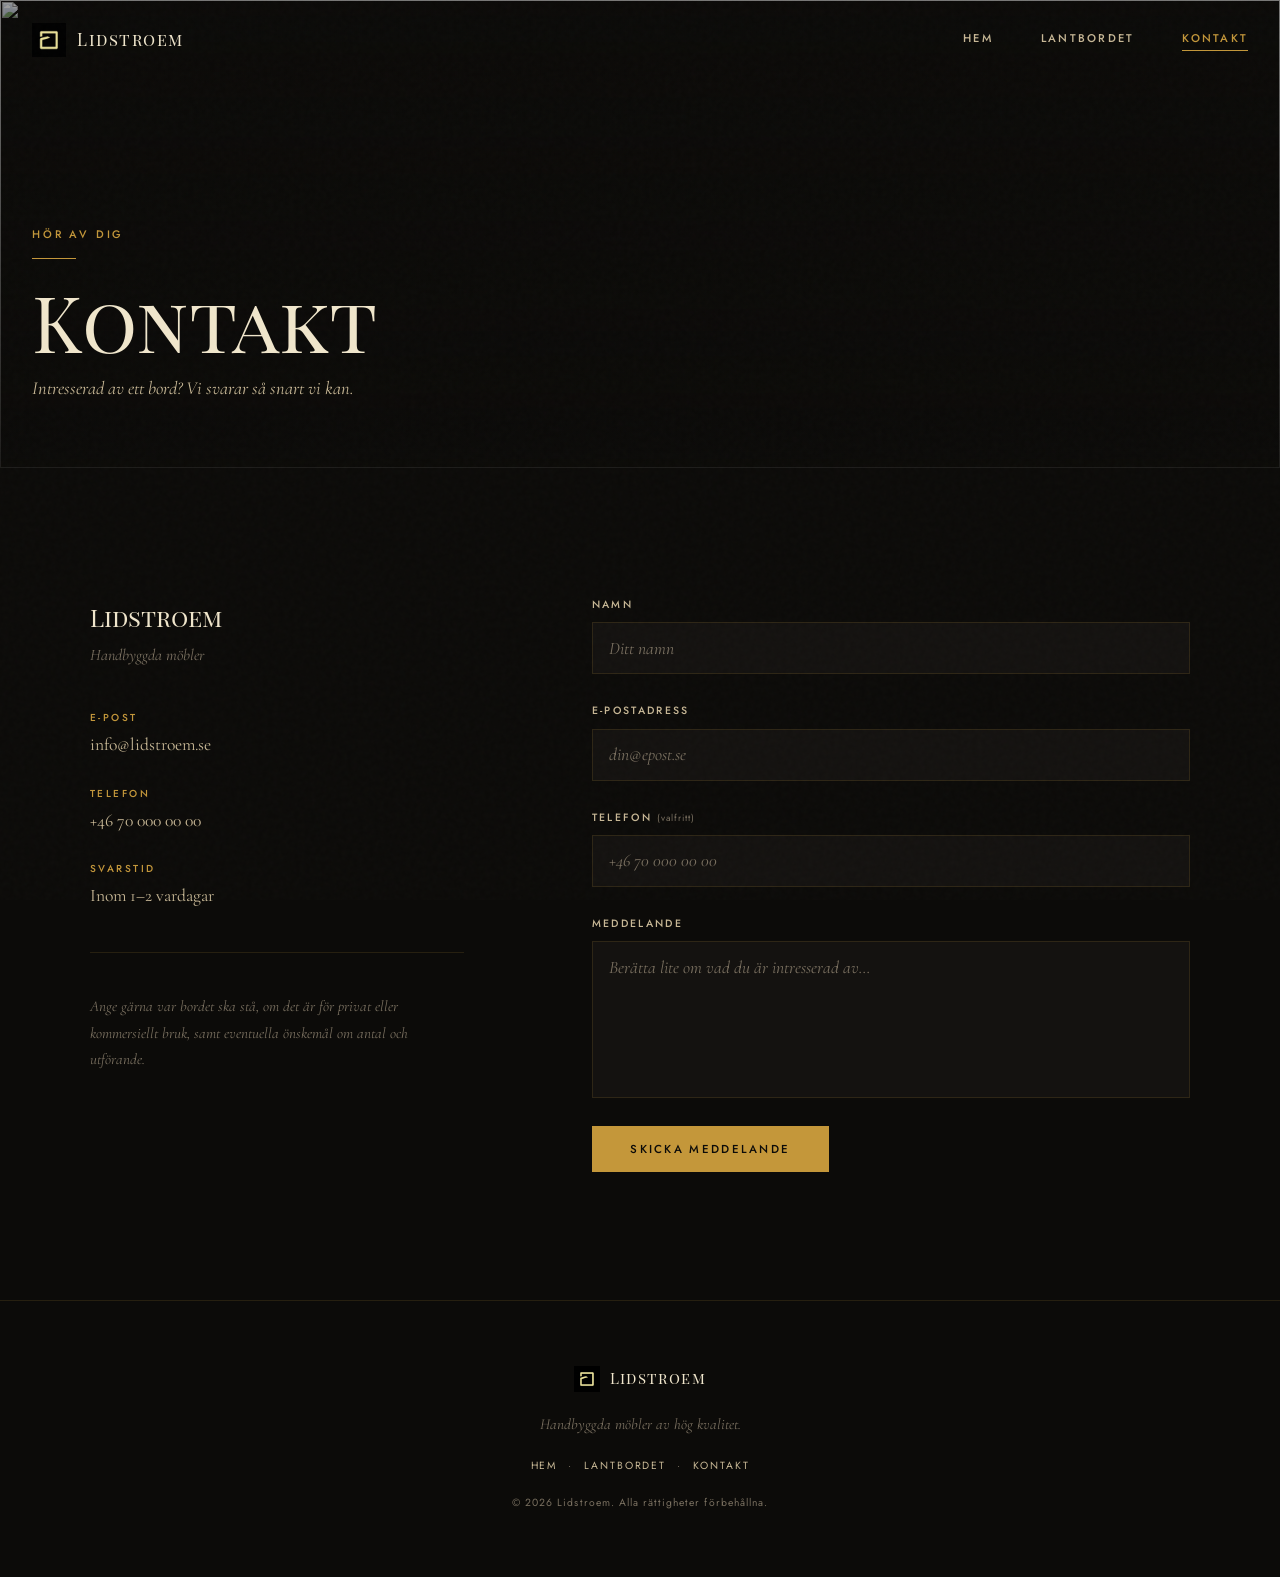
==== kontakt.html @ bd2ccc6d "first commit" ====
<!DOCTYPE html>
<html lang="sv">
<head>
  <meta charset="UTF-8" />
  <meta name="viewport" content="width=device-width, initial-scale=1.0" />
  <meta name="description" content="Kontakta Lidstroem — Fråga om pris, leverans och beställning av handbyggda bord." />
  <title>Kontakt — Lidstroem</title>
  <link rel="icon" href="images/logo.webp" />
  <link rel="stylesheet" href="assets/style.css" />
  <style>
    /* ── CONTACT SPECIFIC ── */

    .contact-body {
      padding: var(--section-pad) 2rem;
    }
    .contact-inner {
      max-width: 1100px;
      margin: 0 auto;
      display: grid;
      grid-template-columns: 1fr 1.6fr;
      gap: 8rem;
      align-items: start;
    }

    /* Info column */
    .contact-info__name {
      font-family: var(--font-display);
      font-size: 1.5rem;
      font-weight: 400;
      color: var(--cream);
      margin-bottom: 0.2rem;
    }
    .contact-info__sub {
      font-style: italic;
      font-size: 1rem;
      color: var(--text-muted);
      margin-bottom: 2.5rem;
    }
    .contact-details {
      display: flex;
      flex-direction: column;
      gap: 1.5rem;
    }
    .contact-detail { display: flex; flex-direction: column; gap: 0.2rem; }
    .detail-label {
      font-family: var(--font-ui);
      font-size: 0.63rem;
      font-weight: 500;
      letter-spacing: 0.24em;
      text-transform: uppercase;
      color: var(--gold);
    }
    .detail-value {
      font-family: var(--font-body);
      font-size: 1.1rem;
      color: var(--cream-dim);
      transition: color 0.3s;
    }
    a.detail-value:hover { color: var(--cream); }
    .contact-divider {
      width: 100%;
      height: 1px;
      background: var(--border);
      margin: 2.5rem 0;
    }
    .contact-note {
      font-size: 0.95rem;
      line-height: 1.75;
      color: var(--text-muted);
      font-style: italic;
    }

    /* Form */
    .contact-form {
      display: flex;
      flex-direction: column;
      gap: 1.75rem;
    }
    .form-group { display: flex; flex-direction: column; gap: 0.5rem; }
    .form-group label {
      font-family: var(--font-ui);
      font-size: 0.66rem;
      font-weight: 500;
      letter-spacing: 0.22em;
      text-transform: uppercase;
      color: var(--cream-dim);
    }
    .opt {
      font-family: var(--font-ui);
      font-size: 0.58rem;
      letter-spacing: 0.1em;
      color: var(--text-muted);
      font-weight: 400;
      text-transform: none;
    }
    .form-group input,
    .form-group textarea {
      background: var(--bg-card);
      border: 1px solid var(--border);
      border-radius: 0;
      color: var(--cream);
      font-family: var(--font-body);
      font-size: 1.1rem;
      padding: 0.9rem 1rem;
      outline: none;
      width: 100%;
      resize: none;
      transition: border-color 0.3s, background 0.3s;
    }
    .form-group input::placeholder,
    .form-group textarea::placeholder {
      color: var(--text-muted);
      font-style: italic;
    }
    .form-group input:focus,
    .form-group textarea:focus {
      border-color: var(--gold);
      background: rgba(20,18,16,.8);
    }
    .form-group.has-error input,
    .form-group.has-error textarea {
      border-color: #c47a3a;
    }
    .form-error-msg {
      font-family: var(--font-ui);
      font-size: 0.66rem;
      letter-spacing: 0.1em;
      color: #c47a3a;
      display: none;
    }
    .form-group.has-error .form-error-msg { display: block; }

    .form-status {
      display: none;
      align-items: center;
      gap: 0.75rem;
      padding: 1rem 1.25rem;
      font-family: var(--font-ui);
      font-size: 0.76rem;
      letter-spacing: 0.07em;
    }
    .form-status.visible { display: flex; }
    .status-ok {
      background: rgba(58,196,100,.08);
      border: 1px solid rgba(58,196,100,.25);
      color: #7acf95;
    }
    .status-err {
      background: rgba(196,122,58,.08);
      border: 1px solid rgba(196,122,58,.25);
      color: #c47a3a;
    }
    .btn-submit {
      align-self: flex-start;
      transition: opacity 0.3s, background 0.3s, transform 0.3s;
    }
    .btn-submit:disabled {
      opacity: 0.5;
      cursor: not-allowed;
      transform: none !important;
    }

    @media (max-width: 900px) {
      .contact-inner { grid-template-columns: 1fr; gap: 4rem; }
    }
  </style>
</head>
<body>

<!-- ══ NAVBAR ══ -->
<header class="navbar">
  <div class="navbar__inner">
    <a href="index.html" class="navbar__logo">
      <img src="images/logo.webp" alt="Lidstroem" />
      <span class="navbar__brand">Lidstroem</span>
    </a>
    <nav class="navbar__nav">
      <a href="index.html">Hem</a>
      <a href="lantbord.html">Lantbordet</a>
      <a href="kontakt.html">Kontakt</a>
    </nav>
    <button class="navbar__burger" aria-label="Meny">
      <span></span><span></span><span></span>
    </button>
  </div>
  <nav class="navbar__mobile">
    <a href="index.html">Hem</a>
    <a href="lantbord.html">Lantbordet</a>
    <a href="kontakt.html">Kontakt</a>
  </nav>
</header>

<!-- ══ PAGE HEADER ══ -->
<div class="page-header">
  <div class="page-header__bg">
    <img src="images/kontakt.jpg" alt="" />
    <div class="page-header__overlay"></div>
  </div>
  <div class="page-header__content">
    <span class="label reveal">Hör av dig</span>
    <div class="gold-line reveal reveal-d1"></div>
    <h1 class="page-header__title reveal reveal-d1">Kontakt</h1>
    <p class="page-header__sub reveal reveal-d2">Intresserad av ett bord? Vi svarar så snart vi kan.</p>
  </div>
</div>

<!-- ══ KONTAKT BODY ══ -->
<div class="contact-body">
  <div class="contact-inner">

    <!-- INFO -->
    <div class="contact-info reveal">
      <h2 class="contact-info__name">Lidstroem</h2>
      <p class="contact-info__sub">Handbyggda möbler</p>
      <div class="contact-details">
        <div class="contact-detail reveal reveal-d1">
          <span class="detail-label">E-post</span>
          <a href="mailto:info@lidstroem.se" class="detail-value">info@lidstroem.se</a>
        </div>
        <div class="contact-detail reveal reveal-d2">
          <span class="detail-label">Telefon</span>
          <a href="tel:+46700000000" class="detail-value">+46 70 000 00 00</a>
        </div>
        <div class="contact-detail reveal reveal-d3">
          <span class="detail-label">Svarstid</span>
          <span class="detail-value">Inom 1–2 vardagar</span>
        </div>
      </div>
      <div class="contact-divider"></div>
      <p class="contact-note">
        Ange gärna var bordet ska stå, om det är för privat eller kommersiellt bruk,
        samt eventuella önskemål om antal och utförande.
      </p>
    </div>

    <!-- FORM -->
    <div class="reveal reveal-d1">
      <form class="contact-form" id="contact-form" novalidate>

        <div class="form-group" id="grp-name">
          <label for="name">Namn</label>
          <input type="text" id="name" name="name" placeholder="Ditt namn" autocomplete="name" />
          <span class="form-error-msg">Ange ditt namn.</span>
        </div>

        <div class="form-group" id="grp-email">
          <label for="email">E-postadress</label>
          <input type="email" id="email" name="email" placeholder="din@epost.se" autocomplete="email" />
          <span class="form-error-msg">Ange en giltig e-postadress.</span>
        </div>

        <div class="form-group" id="grp-phone">
          <label for="phone">Telefon <span class="opt">(valfritt)</span></label>
          <input type="tel" id="phone" name="phone" placeholder="+46 70 000 00 00" autocomplete="tel" />
        </div>

        <div class="form-group" id="grp-message">
          <label for="message">Meddelande</label>
          <textarea id="message" name="message" rows="6" placeholder="Berätta lite om vad du är intresserad av..."></textarea>
          <span class="form-error-msg">Meddelandet måste vara minst 10 tecken.</span>
        </div>

        <div class="form-status status-ok" id="status-ok">
          <svg width="18" height="18" viewBox="0 0 20 20" fill="none">
            <circle cx="10" cy="10" r="9" stroke="currentColor" stroke-width="1.2"/>
            <path d="M6 10l3 3 5-6" stroke="currentColor" stroke-width="1.4" stroke-linecap="round" stroke-linejoin="round"/>
          </svg>
          Tack! Ditt meddelande är skickat. Vi återkommer snart.
        </div>
        <div class="form-status status-err" id="status-err">
          <svg width="18" height="18" viewBox="0 0 20 20" fill="none">
            <circle cx="10" cy="10" r="9" stroke="currentColor" stroke-width="1.2"/>
            <path d="M10 6v4M10 13v1" stroke="currentColor" stroke-width="1.4" stroke-linecap="round"/>
          </svg>
          Något gick fel. Skicka direkt till <strong>info@lidstroem.se</strong>
        </div>

        <button type="submit" class="btn btn-gold btn-submit" id="submit-btn">
          Skicka meddelande
        </button>
      </form>
    </div>

  </div>
</div>

<!-- ══ FOOTER ══ -->
<footer>
  <div class="footer__inner">
    <div class="footer__logo">
      <img src="images/logo.webp" alt="Lidstroem" />
      <span>Lidstroem</span>
    </div>
    <p class="footer__tagline">Handbyggda möbler av hög kvalitet.</p>
    <nav class="footer__nav">
      <a href="index.html">Hem</a>
      <span class="sep">·</span>
      <a href="lantbord.html">Lantbordet</a>
      <span class="sep">·</span>
      <a href="kontakt.html">Kontakt</a>
    </nav>
    <p class="footer__copy">&copy; <span id="yr"></span> Lidstroem. Alla rättigheter förbehållna.</p>
  </div>
</footer>

<script src="assets/script.js"></script>
<script>
  document.getElementById('yr').textContent = new Date().getFullYear();

  /* ── FORMSPREE ──────────────────────────────────────────────
     Registrera på formspree.io och ersätt YOUR_FORM_ID nedan.
     Exempel: https://formspree.io/f/xpznwrqb
  ─────────────────────────────────────────────────────────── */
  const FORMSPREE_URL = 'https://formspree.io/f/YOUR_FORM_ID';

  const form    = document.getElementById('contact-form');
  const nameEl  = document.getElementById('name');
  const emailEl = document.getElementById('email');
  const msgEl   = document.getElementById('message');
  const btn     = document.getElementById('submit-btn');
  const okBox   = document.getElementById('status-ok');
  const errBox  = document.getElementById('status-err');

  function setError(groupId, show) {
    document.getElementById(groupId).classList.toggle('has-error', show);
  }

  function validate() {
    const re = /^[^\s@]+@[^\s@]+\.[^\s@]+$/;
    const nameOk  = nameEl.value.trim().length > 0;
    const emailOk = re.test(emailEl.value.trim());
    const msgOk   = msgEl.value.trim().length >= 10;
    setError('grp-name',    !nameOk);
    setError('grp-email',   !emailOk);
    setError('grp-message', !msgOk);
    return nameOk && emailOk && msgOk;
  }

  [nameEl, emailEl, msgEl].forEach(el => {
    el.addEventListener('blur', () => validate());
  });

  form.addEventListener('submit', async (e) => {
    e.preventDefault();
    if (!validate()) return;

    btn.disabled = true;
    btn.textContent = 'Skickar...';
    okBox.classList.remove('visible');
    errBox.classList.remove('visible');

    try {
      const res = await fetch(FORMSPREE_URL, {
        method: 'POST',
        headers: { 'Accept': 'application/json', 'Content-Type': 'application/json' },
        body: JSON.stringify({
          name:    nameEl.value,
          email:   emailEl.value,
          phone:   document.getElementById('phone').value,
          message: msgEl.value,
        }),
      });
      if (res.ok) {
        okBox.classList.add('visible');
        form.reset();
      } else {
        errBox.classList.add('visible');
      }
    } catch {
      errBox.classList.add('visible');
    }

    btn.disabled = false;
    btn.textContent = 'Skicka meddelande';
  });
</script>
</body>
</html>
---- assets/style.css ----
/* =========================================
   LIDSTROEM — Global CSS
   ========================================= */

@import url('https://fonts.googleapis.com/css2?family=Cormorant+Garamond:ital,wght@0,300;0,400;0,500;0,600;1,300;1,400&family=Playfair+Display+SC:wght@400;700&family=Jost:wght@300;400;500&display=swap');

:root {
  --bg:           #0c0b09;
  --bg-card:      #141210;
  --bg-section:   #111009;
  --cream:        #f0e6cc;
  --cream-dim:    #c8b896;
  --gold:         #c4973a;
  --gold-light:   #d4ab55;
  --text:         #e8dcc8;
  --text-muted:   #7a7060;
  --border:       rgba(196, 151, 58, 0.15);
  --border-hover: rgba(196, 151, 58, 0.4);

  --font-display: 'Playfair Display SC', serif;
  --font-body:    'Cormorant Garamond', serif;
  --font-ui:      'Jost', sans-serif;

  --nav-height:   80px;
  --section-pad:  clamp(80px, 10vw, 140px);
  --ease-out:     cubic-bezier(0.16, 1, 0.3, 1);
}

*, *::before, *::after { box-sizing: border-box; margin: 0; padding: 0; }

html { scroll-behavior: smooth; }

body {
  background: var(--bg);
  color: var(--text);
  font-family: var(--font-body);
  font-size: 1.15rem;
  line-height: 1.75;
  -webkit-font-smoothing: antialiased;
  overflow-x: hidden;
}

img { display: block; max-width: 100%; }
a   { color: inherit; text-decoration: none; }

/* Subtle noise grain */
body::after {
  content: '';
  position: fixed;
  inset: 0;
  background-image: url("data:image/svg+xml,%3Csvg viewBox='0 0 200 200' xmlns='http://www.w3.org/2000/svg'%3E%3Cfilter id='n'%3E%3CfeTurbulence type='fractalNoise' baseFrequency='0.85' numOctaves='4' stitchTiles='stitch'/%3E%3C/filter%3E%3Crect width='100%25' height='100%25' filter='url(%23n)'/%3E%3C/svg%3E");
  opacity: 0.022;
  pointer-events: none;
  z-index: 9999;
}

/* ── SCROLL REVEAL ── */
.reveal {
  opacity: 0;
  transform: translateY(28px);
  transition: opacity 0.85s var(--ease-out), transform 0.85s var(--ease-out);
}
.reveal.visible { opacity: 1; transform: none; }
.reveal-d1 { transition-delay: 0.1s; }
.reveal-d2 { transition-delay: 0.22s; }
.reveal-d3 { transition-delay: 0.34s; }
.reveal-d4 { transition-delay: 0.48s; }

/* ── TYPOGRAPHY HELPERS ── */
.label {
  font-family: var(--font-ui);
  font-size: 0.68rem;
  font-weight: 500;
  letter-spacing: 0.26em;
  text-transform: uppercase;
  color: var(--gold);
  display: block;
  margin-bottom: 0.85rem;
}

.gold-line {
  width: 44px;
  height: 1px;
  background: var(--gold);
  margin-bottom: 1.5rem;
}

/* ── BUTTONS ── */
.btn {
  display: inline-block;
  font-family: var(--font-ui);
  font-size: 0.72rem;
  font-weight: 500;
  letter-spacing: 0.2em;
  text-transform: uppercase;
  padding: 0.95rem 2.4rem;
  transition: background 0.3s, color 0.3s, border-color 0.3s, transform 0.3s;
  cursor: pointer;
  border: none;
}
.btn-gold {
  background: var(--gold);
  color: var(--bg);
}
.btn-gold:hover {
  background: var(--gold-light);
  transform: translateY(-2px);
}
.btn-outline {
  border: 1px solid var(--border-hover);
  color: var(--cream);
  background: transparent;
}
.btn-outline:hover {
  border-color: var(--gold);
  color: var(--gold);
}

/* ── NAVBAR ── */
.navbar {
  position: fixed;
  top: 0; left: 0; right: 0;
  z-index: 100;
  border-bottom: 1px solid transparent;
  transition: background 0.5s, border-color 0.5s, backdrop-filter 0.5s;
}
.navbar.scrolled {
  background: rgba(12,11,9,0.92);
  backdrop-filter: blur(18px);
  -webkit-backdrop-filter: blur(18px);
  border-bottom-color: var(--border);
}
.navbar__inner {
  max-width: 1280px;
  margin: 0 auto;
  padding: 0 2rem;
  height: var(--nav-height);
  display: flex;
  align-items: center;
  justify-content: space-between;
}
.navbar__logo {
  display: flex;
  align-items: center;
  gap: 0.7rem;
}
.navbar__logo img {
  width: 34px;
  height: 34px;
  object-fit: contain;
}
.navbar__brand {
  font-family: var(--font-display);
  font-size: 1.05rem;
  letter-spacing: 0.09em;
  color: var(--cream);
}
.navbar__nav {
  display: flex;
  gap: 3rem;
  align-items: center;
}
.navbar__nav a {
  font-family: var(--font-ui);
  font-size: 0.7rem;
  font-weight: 500;
  letter-spacing: 0.2em;
  text-transform: uppercase;
  color: var(--cream-dim);
  position: relative;
  padding-bottom: 3px;
  transition: color 0.3s;
}
.navbar__nav a::after {
  content: '';
  position: absolute;
  bottom: 0; left: 0;
  width: 0; height: 1px;
  background: var(--gold);
  transition: width 0.3s;
}
.navbar__nav a:hover,
.navbar__nav a.active {
  color: var(--gold);
}
.navbar__nav a:hover::after,
.navbar__nav a.active::after {
  width: 100%;
}

/* Burger */
.navbar__burger {
  display: none;
  flex-direction: column;
  gap: 5px;
  background: none;
  border: none;
  cursor: pointer;
  padding: 4px;
}
.navbar__burger span {
  display: block;
  width: 24px; height: 1px;
  background: var(--cream);
  transition: transform 0.3s, opacity 0.3s;
  transform-origin: center;
}
.navbar__burger.open span:nth-child(1) { transform: translateY(6px) rotate(45deg); }
.navbar__burger.open span:nth-child(2) { opacity: 0; }
.navbar__burger.open span:nth-child(3) { transform: translateY(-6px) rotate(-45deg); }

.navbar__mobile {
  display: none;
  flex-direction: column;
  gap: 1.5rem;
  padding: 0 2rem;
  max-height: 0;
  overflow: hidden;
  opacity: 0;
  background: rgba(12,11,9,0.97);
  border-top: 1px solid var(--border);
  transition: max-height 0.4s var(--ease-out), opacity 0.3s, padding 0.3s;
}
.navbar__mobile.open {
  max-height: 260px;
  opacity: 1;
  padding: 1.5rem 2rem 2rem;
}
.navbar__mobile a {
  font-family: var(--font-ui);
  font-size: 0.78rem;
  letter-spacing: 0.22em;
  text-transform: uppercase;
  color: var(--cream-dim);
}
.navbar__mobile a.active { color: var(--gold); }

@media (max-width: 768px) {
  .navbar__nav    { display: none; }
  .navbar__burger { display: flex; }
  .navbar__mobile { display: flex; }
}

/* ── FOOTER ── */
footer {
  border-top: 1px solid var(--border);
  padding: 4rem 2rem;
  text-align: center;
}
.footer__inner {
  max-width: 460px;
  margin: 0 auto;
  display: flex;
  flex-direction: column;
  align-items: center;
  gap: 1.2rem;
}
.footer__logo {
  display: flex;
  align-items: center;
  gap: 0.6rem;
}
.footer__logo img {
  width: 26px; height: 26px;
  object-fit: contain;
}
.footer__logo span {
  font-family: var(--font-display);
  font-size: 0.95rem;
  letter-spacing: 0.09em;
  color: var(--cream);
}
.footer__tagline {
  font-style: italic;
  font-size: 0.95rem;
  color: var(--text-muted);
}
.footer__nav {
  display: flex;
  gap: 0.7rem;
  align-items: center;
  font-family: var(--font-ui);
  font-size: 0.65rem;
  letter-spacing: 0.18em;
  text-transform: uppercase;
}
.footer__nav a { color: var(--cream-dim); transition: color 0.3s; }
.footer__nav a:hover { color: var(--gold); }
.footer__nav .sep { color: var(--text-muted); }
.footer__copy {
  font-family: var(--font-ui);
  font-size: 0.65rem;
  color: var(--text-muted);
  letter-spacing: 0.1em;
}

/* ── HERO SHARED ── */
.hero {
  position: relative;
  height: 100svh;
  min-height: 600px;
  display: flex;
  align-items: center;
  justify-content: center;
  overflow: hidden;
}
.hero__bg {
  position: absolute;
  inset: 0;
}
.hero__bg img {
  width: 100%; height: 100%;
  object-fit: cover;
  animation: heroZoom 14s ease-out forwards;
}
@keyframes heroZoom {
  from { transform: scale(1.05); }
  to   { transform: scale(1); }
}
.hero__overlay {
  position: absolute;
  inset: 0;
  background: linear-gradient(to bottom,
    rgba(12,11,9,.35) 0%,
    rgba(12,11,9,.52) 50%,
    rgba(12,11,9,.88) 100%);
}
.hero__content {
  position: relative;
  z-index: 2;
  text-align: center;
  padding: 0 1.5rem;
  max-width: 860px;
}
.hero__title {
  font-family: var(--font-display);
  font-size: clamp(3rem, 9vw, 7.5rem);
  font-weight: 400;
  color: var(--cream);
  line-height: 1.05;
  letter-spacing: 0.02em;
  margin-bottom: 1.4rem;
}
.hero__sub {
  font-family: var(--font-body);
  font-size: clamp(1.1rem, 2vw, 1.4rem);
  font-weight: 300;
  font-style: italic;
  color: var(--cream-dim);
  margin-bottom: 2.5rem;
}
.hero__cta {
  display: flex;
  gap: 1rem;
  justify-content: center;
  flex-wrap: wrap;
}
.hero__scroll {
  position: absolute;
  bottom: 2.5rem;
  left: 50%;
  transform: translateX(-50%);
  z-index: 2;
}
.hero__scroll span {
  display: block;
  width: 1px; height: 58px;
  background: linear-gradient(to bottom, transparent, var(--gold));
  animation: scrollLine 2s ease-in-out infinite;
}
@keyframes scrollLine {
  0%   { transform: scaleY(0); transform-origin: top; opacity: 0; }
  50%  { transform: scaleY(1); transform-origin: top; opacity: 1; }
  100% { transform: scaleY(0); transform-origin: bottom; opacity: 0; }
}

/* ── PAGE HEADER (inner pages) ── */
.page-header {
  position: relative;
  height: 52vh;
  min-height: 360px;
  display: flex;
  align-items: flex-end;
  overflow: hidden;
}
.page-header__bg {
  position: absolute;
  inset: 0;
}
.page-header__bg img {
  width: 100%; height: 100%;
  object-fit: cover;
  object-position: center 30%;
  filter: saturate(0.5);
  animation: heroZoom 14s ease-out forwards;
}
.page-header__overlay {
  position: absolute;
  inset: 0;
  background: linear-gradient(to bottom,
    rgba(12,11,9,.4) 0%,
    rgba(12,11,9,.9) 100%);
}
.page-header__content {
  position: relative;
  z-index: 1;
  padding: 0 2rem 4rem;
  max-width: 1280px;
  width: 100%;
  margin: 0 auto;
}
.page-header__title {
  font-family: var(--font-display);
  font-size: clamp(2.5rem, 6vw, 5rem);
  font-weight: 400;
  color: var(--cream);
  line-height: 1;
  margin-bottom: 0.75rem;
}
.page-header__sub {
  font-style: italic;
  color: var(--cream-dim);
  font-size: 1.15rem;
}

/* ── CTA BANNER ── */
.cta-banner {
  position: relative;
  overflow: hidden;
}
.cta-banner__bg {
  position: absolute;
  inset: 0;
}
.cta-banner__bg img {
  width: 100%; height: 100%;
  object-fit: cover;
  filter: saturate(0.4) brightness(0.7);
}
.cta-banner__overlay {
  position: absolute;
  inset: 0;
  background: linear-gradient(to right,
    rgba(12,11,9,.94) 0%,
    rgba(12,11,9,.7) 60%,
    rgba(12,11,9,.3) 100%);
}
.cta-banner__inner {
  position: relative;
  z-index: 1;
  max-width: 1280px;
  margin: 0 auto;
  padding: var(--section-pad) 2rem;
}
.cta-banner__content { max-width: 520px; }
.cta-banner__title {
  font-family: var(--font-display);
  font-size: clamp(2rem, 4vw, 3rem);
  font-weight: 400;
  color: var(--cream);
  margin-bottom: 0.85rem;
}
.cta-banner__body {
  font-size: 1.1rem;
  font-style: italic;
  color: var(--cream-dim);
  margin-bottom: 2rem;
}
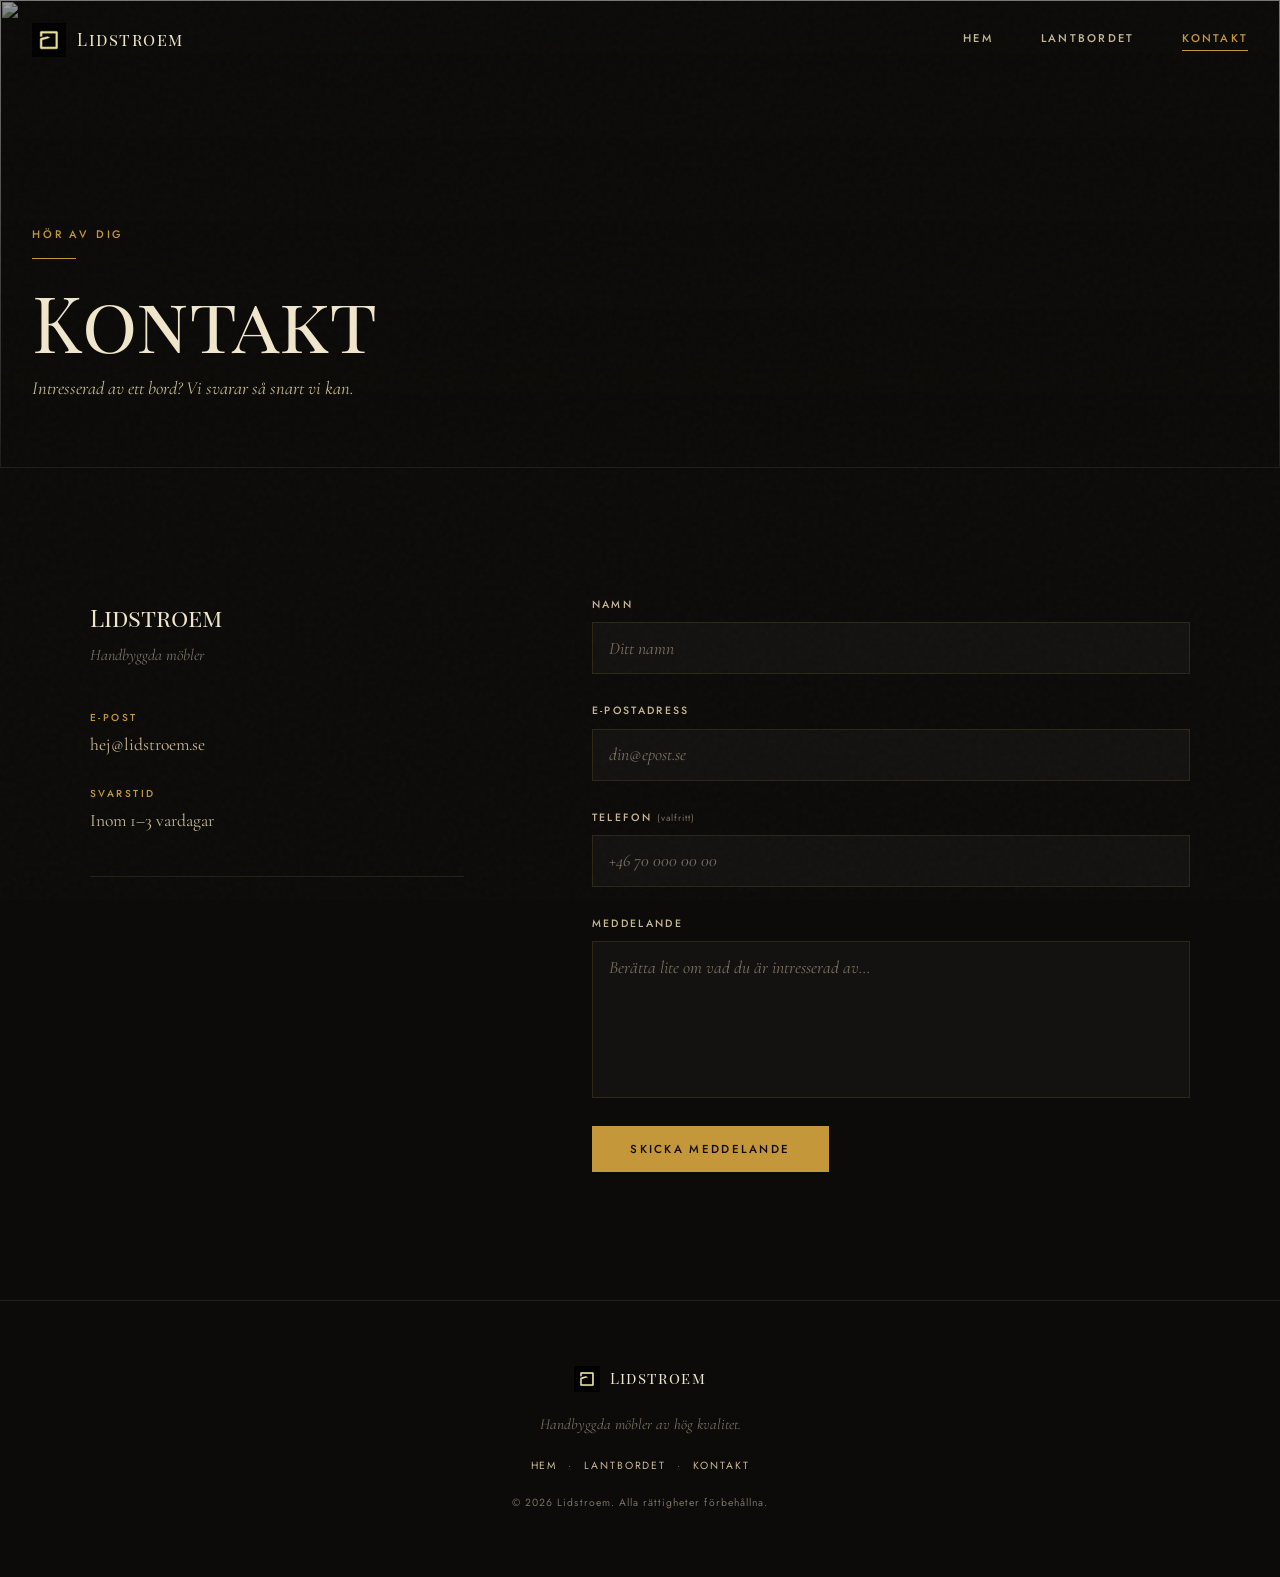
==== commit 65807779: "adjustet images. commented lantbordet. implemented formspree Co-authored-by: Copilot <copilot@github" ====
--- a/kontakt.html
+++ b/kontakt.html
@@ -215,22 +215,19 @@
       <div class="contact-details">
         <div class="contact-detail reveal reveal-d1">
           <span class="detail-label">E-post</span>
-          <a href="mailto:info@lidstroem.se" class="detail-value">info@lidstroem.se</a>
-        </div>
-        <div class="contact-detail reveal reveal-d2">
+          <a href="mailto:hej@lidstroem.se" class="detail-value">hej@lidstroem.se</a>
+        </div>
+        <!-- <div class="contact-detail reveal reveal-d2">
           <span class="detail-label">Telefon</span>
           <a href="tel:+46700000000" class="detail-value">+46 70 000 00 00</a>
-        </div>
+        </div> -->
         <div class="contact-detail reveal reveal-d3">
           <span class="detail-label">Svarstid</span>
-          <span class="detail-value">Inom 1–2 vardagar</span>
+          <span class="detail-value">Inom 1–3 vardagar</span>
         </div>
       </div>
       <div class="contact-divider"></div>
-      <p class="contact-note">
-        Ange gärna var bordet ska stå, om det är för privat eller kommersiellt bruk,
-        samt eventuella önskemål om antal och utförande.
-      </p>
+      
     </div>
 
     <!-- FORM -->
@@ -311,7 +308,7 @@
      Registrera på formspree.io och ersätt YOUR_FORM_ID nedan.
      Exempel: https://formspree.io/f/xpznwrqb
   ─────────────────────────────────────────────────────────── */
-  const FORMSPREE_URL = 'https://formspree.io/f/YOUR_FORM_ID';
+  const FORMSPREE_URL = 'https://formspree.io/f/mgodapkj';
 
   const form    = document.getElementById('contact-form');
   const nameEl  = document.getElementById('name');
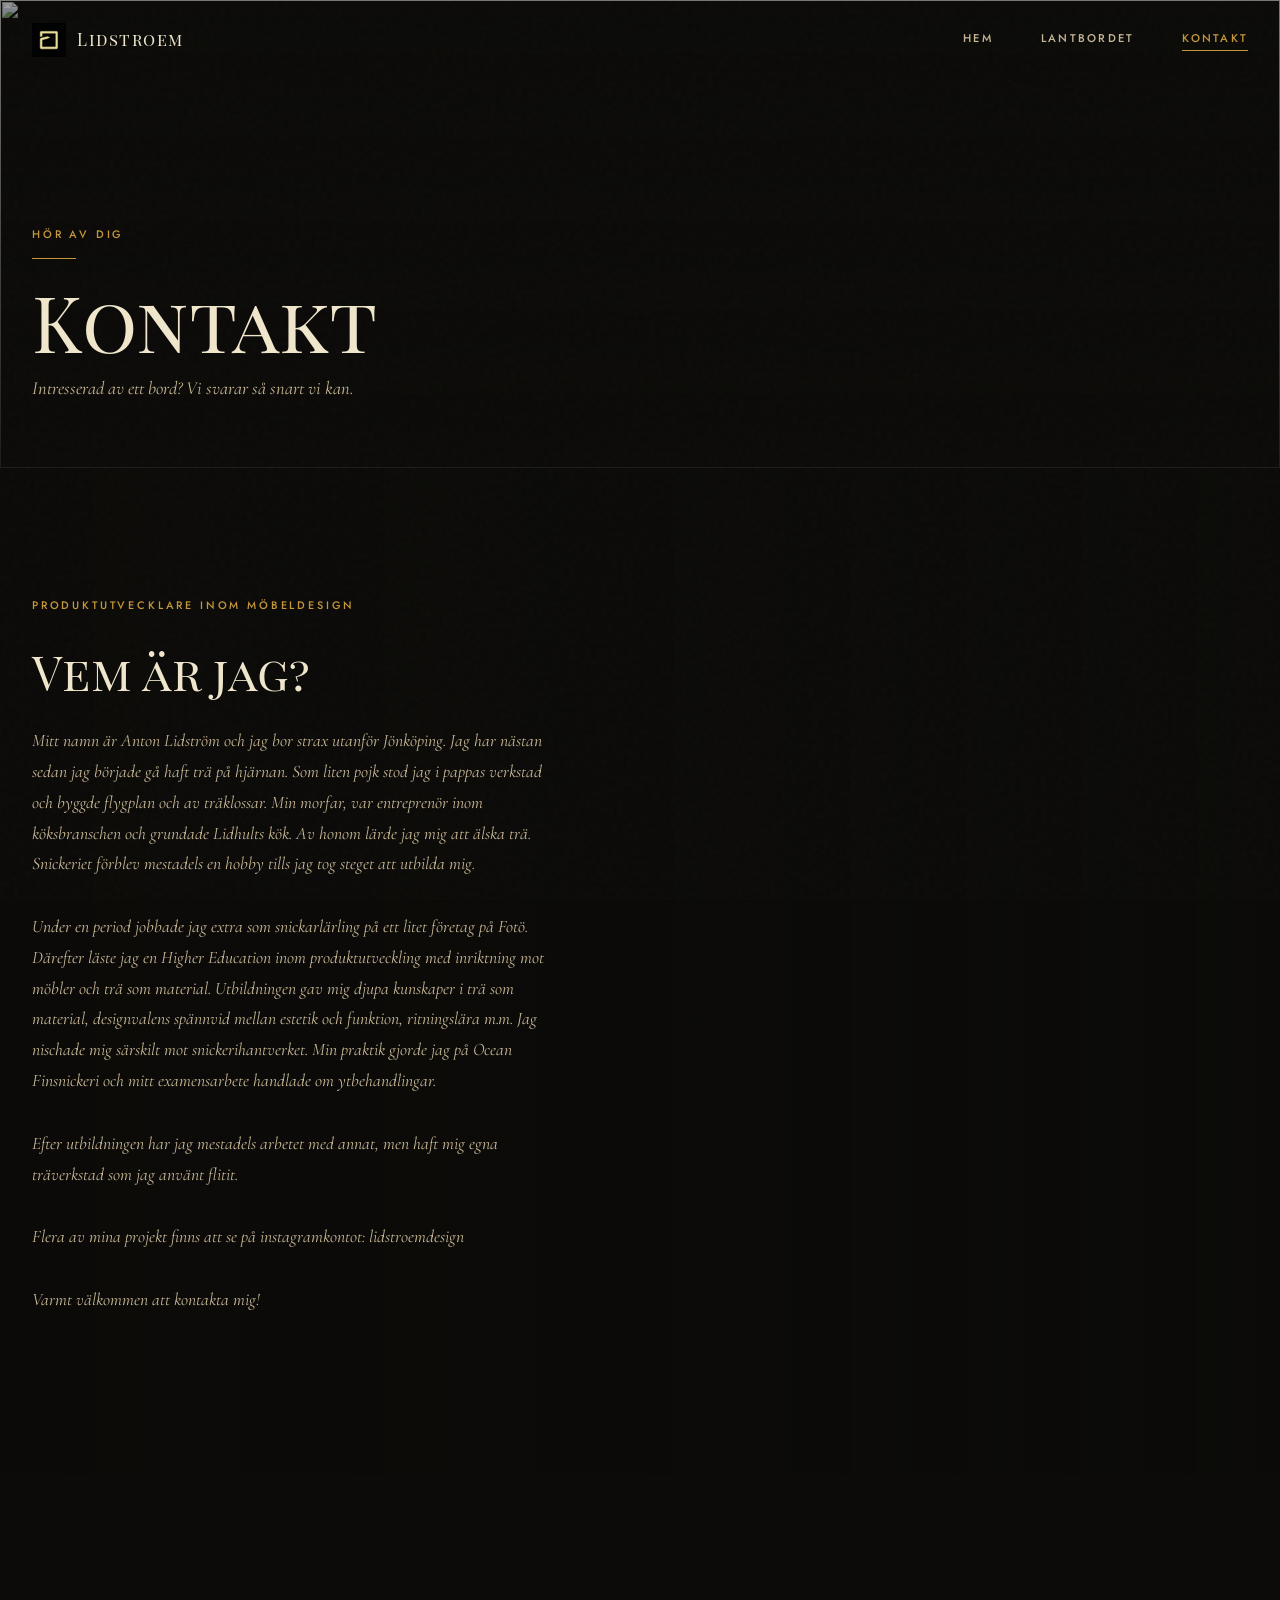
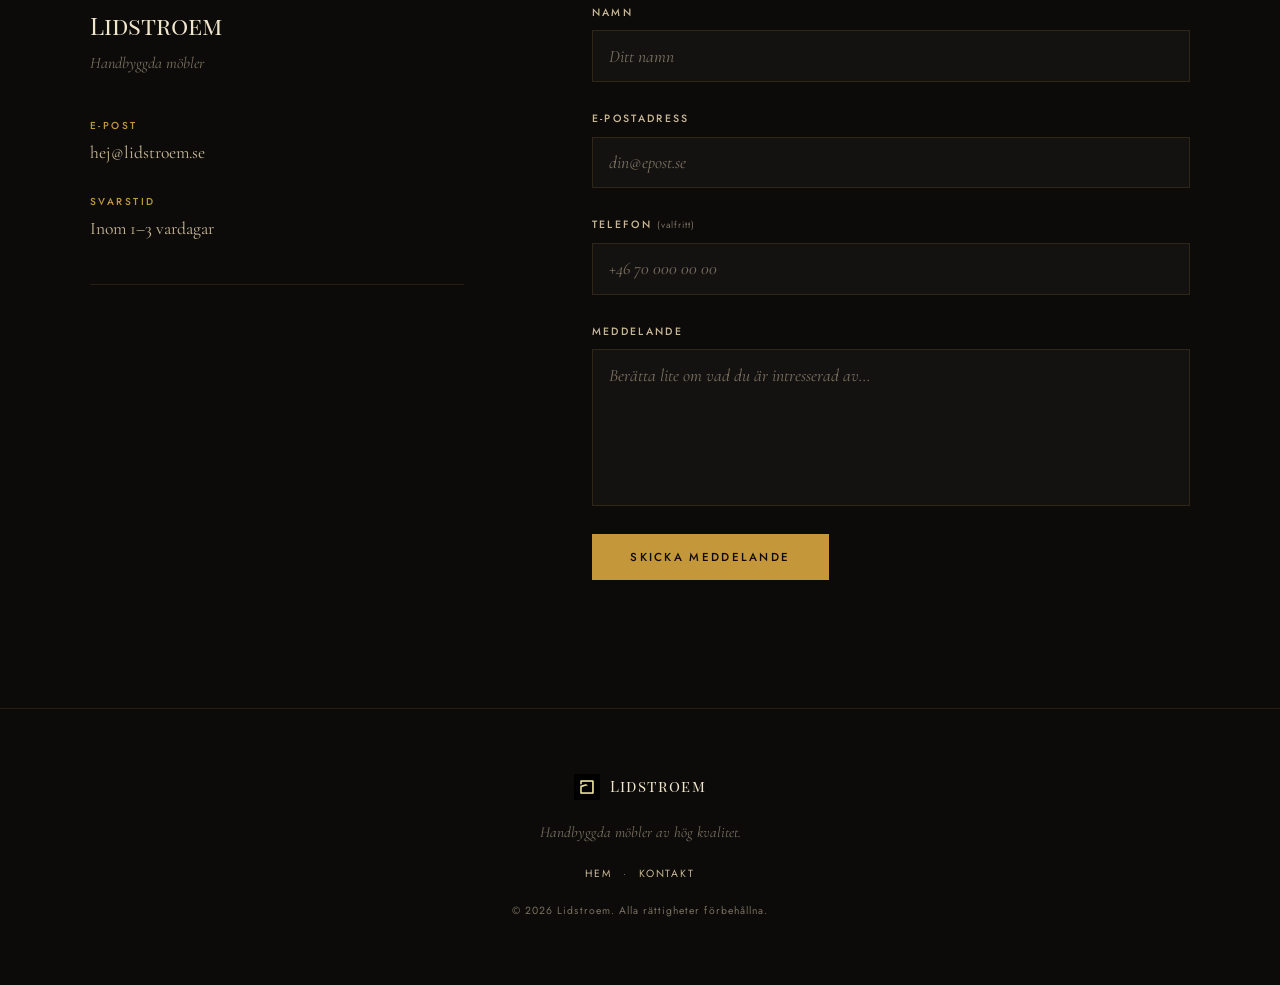
==== commit 3268c809: "Updated contact information and presentation Co-authored-by: Copilot <copilot@github.com>" ====
--- a/kontakt.html
+++ b/kontakt.html
@@ -204,6 +204,33 @@
   </div>
 </div>
 
+
+
+<!-- ══ CTA ══ -->
+<section class="cta-banner">
+  <div class="cta-banner__bg">
+    <!-- <img src="images/kontakt.jpg" alt="" loading="lazy" /> -->
+    <div class="cta-banner__overlay"></div>
+  </div>
+  <div class="cta-banner__inner">
+    <div class="cta-banner__content">
+      <span class="label reveal">Produktutvecklare inom möbeldesign</span>
+      <h2 class="cta-banner__title reveal reveal-d1">Vem är jag?</h2>
+      <p class="cta-banner__body reveal reveal-d2">Mitt namn är Anton Lidström och jag bor strax utanför Jönköping. Jag har nästan sedan jag började gå haft trä på hjärnan. Som liten pojk stod jag i pappas verkstad och byggde flygplan och av träklossar. Min morfar, var entreprenör inom köksbranschen och grundade Lidhults kök. 
+        Av honom lärde jag mig att älska trä. Snickeriet förblev mestadels en hobby tills jag tog steget att utbilda mig. </p>
+      <p class="cta-banner__body reveal reveal-d3">Under en period jobbade jag extra som snickarlärling på ett litet företag på Fotö. Därefter läste jag en Higher Education inom produktutveckling med inriktning mot möbler och trä som material. 
+        Utbildningen gav mig djupa kunskaper i trä som material, designvalens spännvid mellan estetik och funktion, ritningslära m.m. Jag nischade mig särskilt mot snickerihantverket.
+        Min praktik gjorde jag på Ocean Finsnickeri och mitt examensarbete handlade om ytbehandlingar. </p>
+      <p class="cta-banner__body reveal reveal-d4">Efter utbildningen har jag mestadels arbetet med annat, men haft mig egna träverkstad som jag använt flitit. </p>
+      <p class="cta-banner__body reveal reveal-d4">Flera av mina projekt finns att se på instagramkontot: lidstroemdesign</p>
+      <p class="cta-banner__body reveal reveal-d4">Varmt välkommen att kontakta mig!</p>
+    </div>
+  </div>
+</section>
+
+
+
+
 <!-- ══ KONTAKT BODY ══ -->
 <div class="contact-body">
   <div class="contact-inner">
@@ -291,8 +318,8 @@
     <p class="footer__tagline">Handbyggda möbler av hög kvalitet.</p>
     <nav class="footer__nav">
       <a href="index.html">Hem</a>
-      <span class="sep">·</span>
-      <a href="lantbord.html">Lantbordet</a>
+      <!-- <span class="sep">·</span>
+      <a href="lantbord.html">Lantbordet</a> -->
       <span class="sep">·</span>
       <a href="kontakt.html">Kontakt</a>
     </nav>
